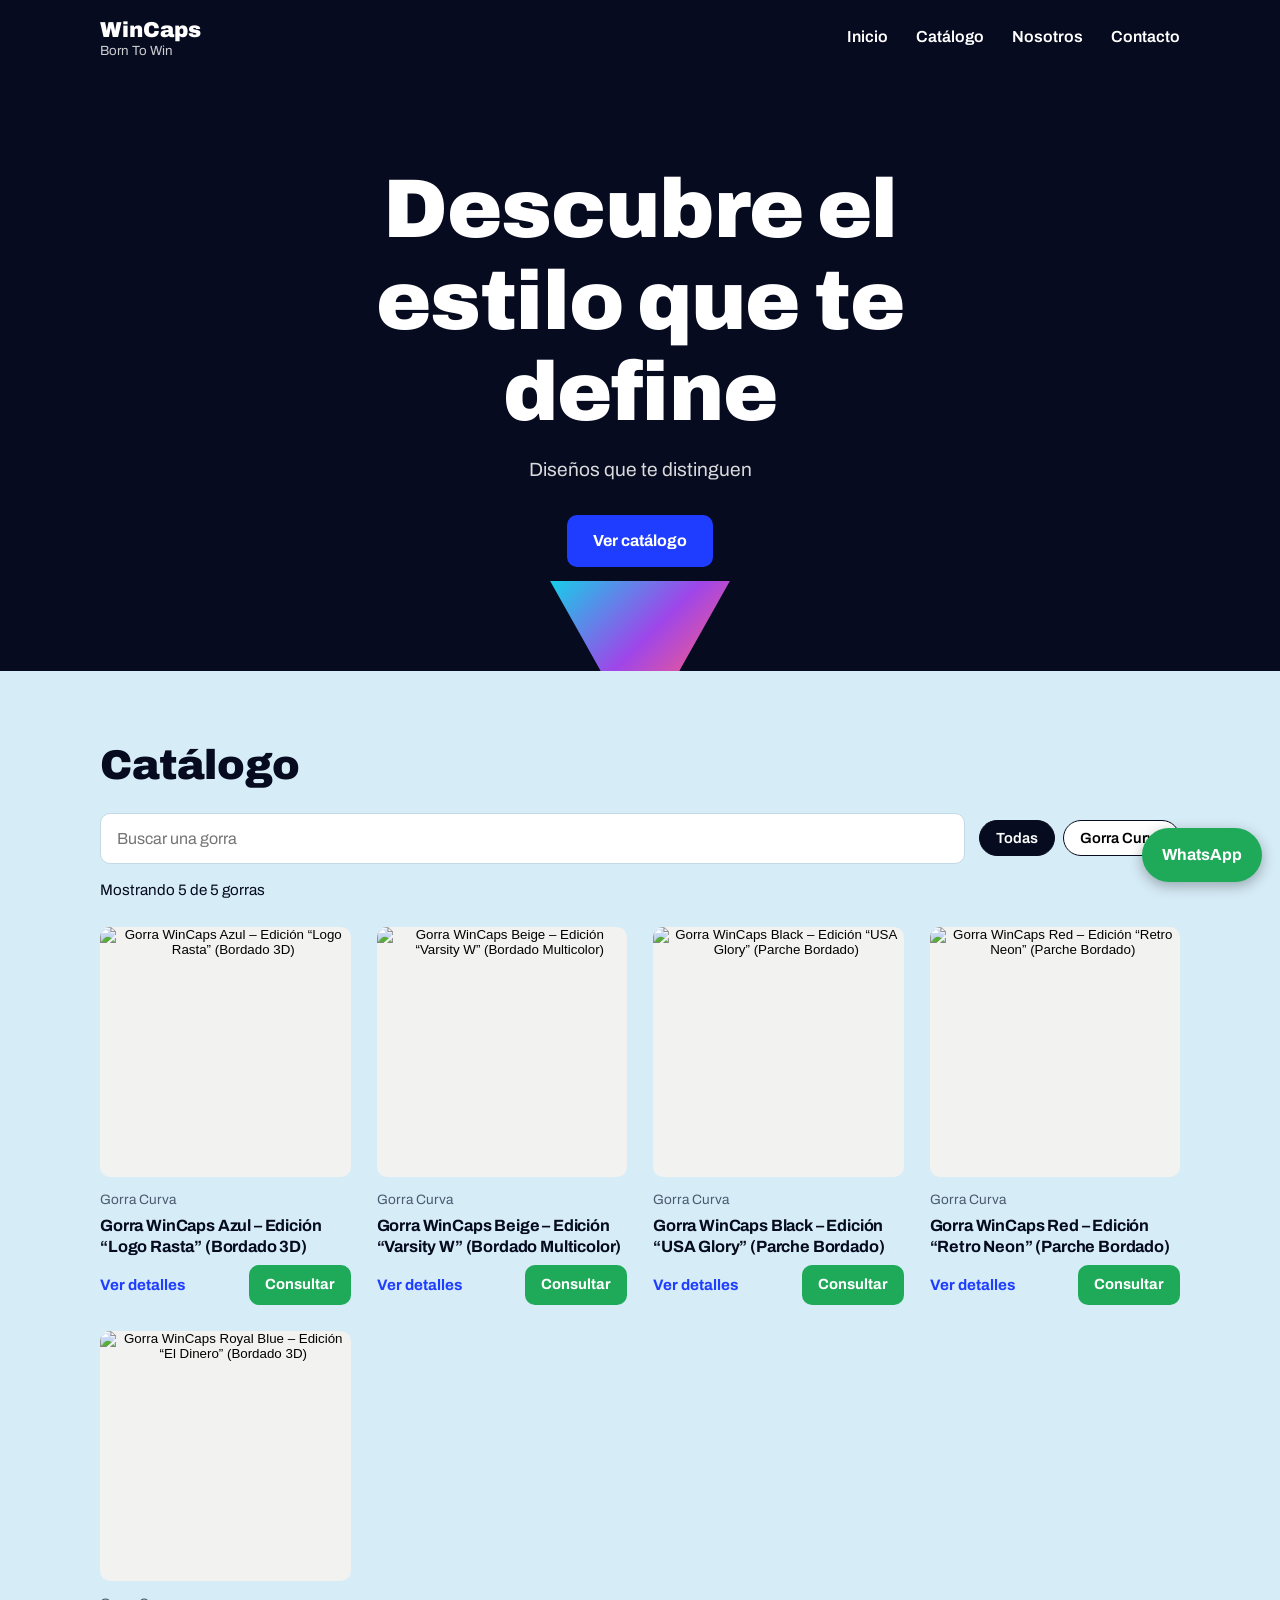
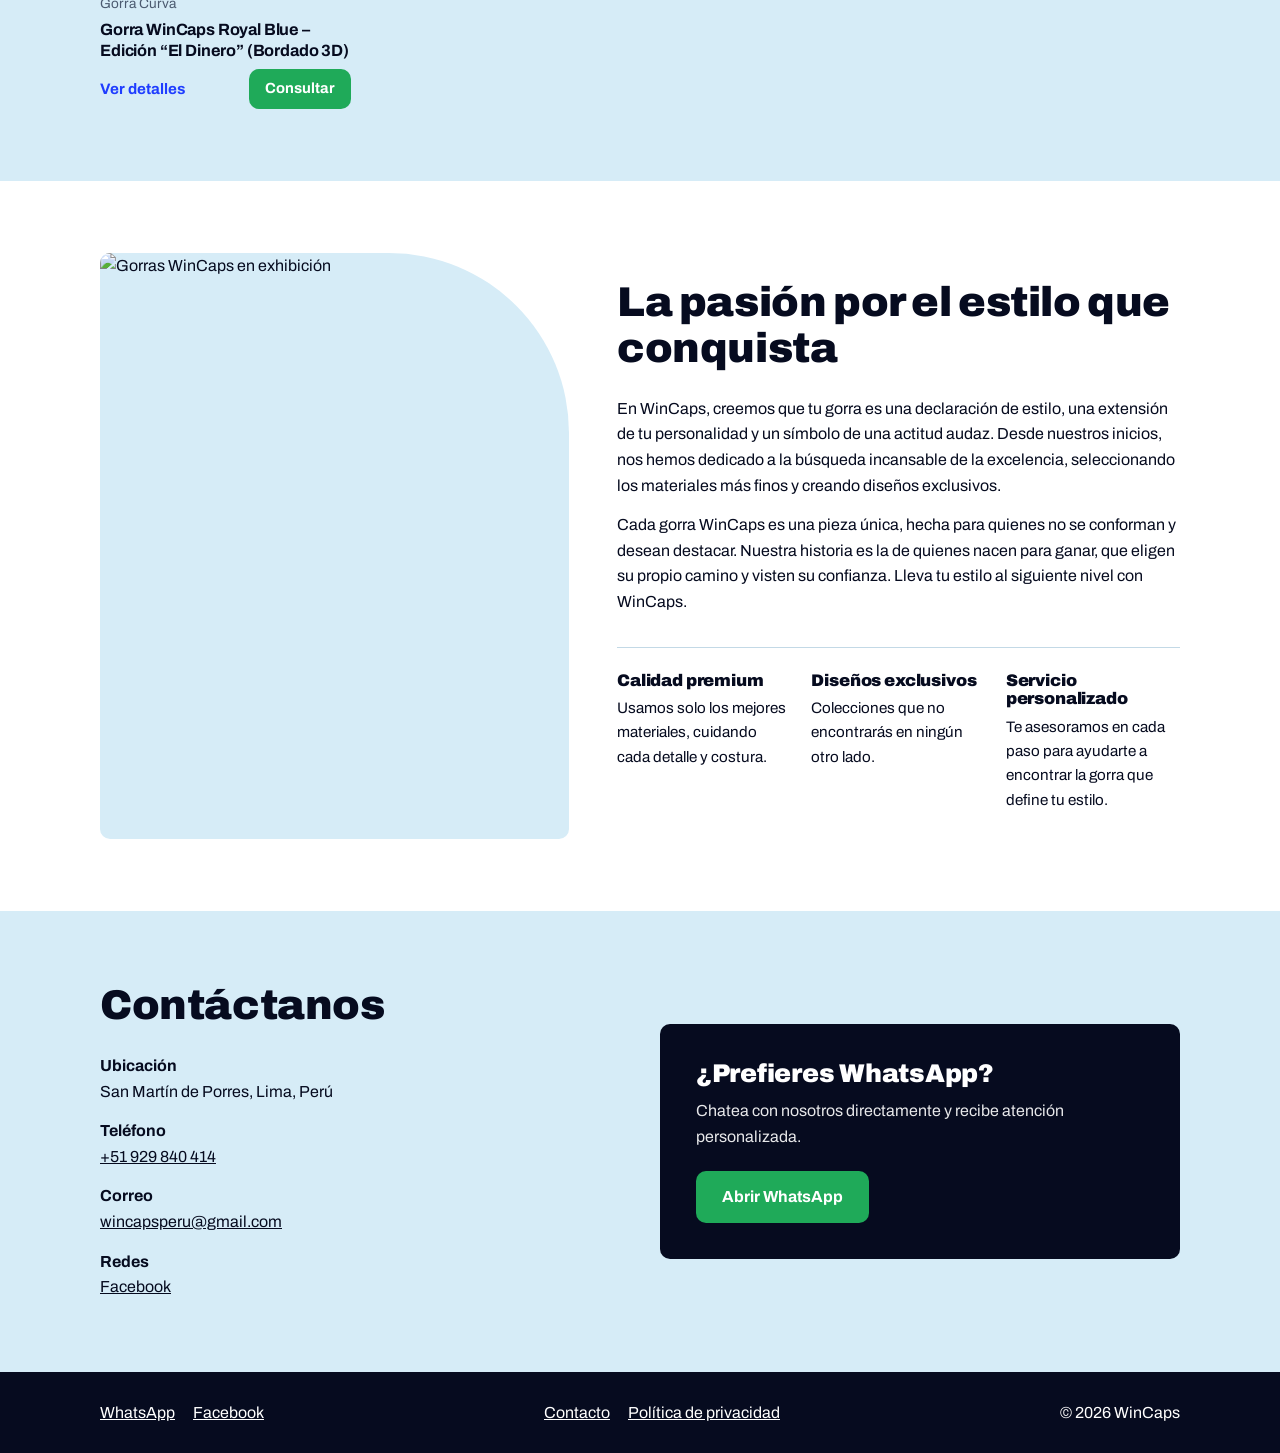
==== index.html @ b9e69144 "Add files via upload" ====
<!DOCTYPE html>
<html lang="es">
<head>
<meta charset="utf-8">
<meta name="viewport" content="width=device-width,initial-scale=1">
<title>WinCaps – Born To Win | Catálogo de gorras en Lima</title>
<meta name="description" content="Catálogo de gorras WinCaps: diseños exclusivos con bordado 3D. San Martín de Porres, Lima, Perú. Consulta por WhatsApp.">
<link rel="icon" href="img/logo.png">
<link rel="preconnect" href="https://fonts.googleapis.com">
<link rel="preconnect" href="https://fonts.gstatic.com" crossorigin>
<link rel="stylesheet" href="https://fonts.googleapis.com/css2?family=Archivo:wght@400;600;700;900&display=swap">
<link rel="stylesheet" href="css/styles.css">
</head>
<body>
<header class="top">
  <div class="wrap bar">
    <a class="brand" href="#inicio">
      <img src="img/logo.png" alt="" width="52" height="52" onerror="this.style.display='none'">
      <span><b>WinCaps</b><small>Born To Win</small></span>
    </a>
    <button class="burger" aria-label="Abrir menú" aria-expanded="false">☰</button>
    <nav id="nav">
      <a href="#inicio">Inicio</a><a href="#catalogo">Catálogo</a><a href="#nosotros">Nosotros</a><a href="#contacto">Contacto</a>
    </nav>
  </div>
</header>

<main>
  <section id="inicio" class="hero">
    <h1>Descubre el estilo que te define</h1>
    <p>Diseños que te distinguen</p>
    <a class="btn" href="#catalogo">Ver catálogo</a>
  </section>

  <section id="catalogo" class="sec alt">
    <div class="wrap">
      <h2>Catálogo</h2>
      <div class="tools">
        <input id="q" type="search" placeholder="Buscar una gorra" aria-label="Buscar una gorra">
        <div id="chips"></div>
      </div>
      <p id="count" aria-live="polite"></p>
      <div id="grid" class="grid"></div>
    </div>
  </section>

  <section id="nosotros" class="sec">
    <div class="wrap about">
      <img src="img/nosotros.jpg" alt="Gorras WinCaps en exhibición" loading="lazy">
      <div>
        <h2>La pasión por el estilo que conquista</h2>
        <p>En WinCaps, creemos que tu gorra es una declaración de estilo, una extensión de tu personalidad y un símbolo de una actitud audaz. Desde nuestros inicios, nos hemos dedicado a la búsqueda incansable de la excelencia, seleccionando los materiales más finos y creando diseños exclusivos.</p>
        <p>Cada gorra WinCaps es una pieza única, hecha para quienes no se conforman y desean destacar. Nuestra historia es la de quienes nacen para ganar, que eligen su propio camino y visten su confianza. Lleva tu estilo al siguiente nivel con WinCaps.</p>
        <div class="vals">
          <div><h3>Calidad premium</h3><p>Usamos solo los mejores materiales, cuidando cada detalle y costura.</p></div>
          <div><h3>Diseños exclusivos</h3><p>Colecciones que no encontrarás en ningún otro lado.</p></div>
          <div><h3>Servicio personalizado</h3><p>Te asesoramos en cada paso para ayudarte a encontrar la gorra que define tu estilo.</p></div>
        </div>
      </div>
    </div>
  </section>

  <section id="contacto" class="sec alt">
    <div class="wrap contact">
      <div>
        <h2>Contáctanos</h2>
        <dl>
          <div><dt>Ubicación</dt><dd>San Martín de Porres, Lima, Perú</dd></div>
          <div><dt>Teléfono</dt><dd><a href="tel:+51929840414">+51 929 840 414</a></dd></div>
          <div><dt>Correo</dt><dd><a data-mail href="#"></a></dd></div>
          <div><dt>Redes</dt><dd><a data-fb target="_blank" rel="noopener" href="#">Facebook</a></dd></div>
        </dl>
      </div>
      <div class="cta">
        <h3>¿Prefieres WhatsApp?</h3>
        <p>Chatea con nosotros directamente y recibe atención personalizada.</p>
        <a class="btn wa" data-wa target="_blank" rel="noopener" href="#">Abrir WhatsApp</a>
      </div>
    </div>
  </section>
</main>

<footer>
  <div class="wrap">
    <div><a data-wa target="_blank" rel="noopener" href="#">WhatsApp</a><a data-fb target="_blank" rel="noopener" href="#">Facebook</a></div>
    <div><a href="#contacto">Contacto</a><a href="privacidad.html" target="_blank" rel="noopener">Política de privacidad</a></div>
    <div>© <span id="year"></span> WinCaps</div>
  </div>
</footer>

<a class="float" data-wa target="_blank" rel="noopener" href="#" aria-label="Escríbenos por WhatsApp">WhatsApp</a>

<dialog id="modal" aria-label="Detalle de la gorra">
  <button class="close" aria-label="Cerrar">×</button>
  <div id="modal-body"></div>
</dialog>

<script src="js/productos.js"></script>
<script src="js/app.js"></script>
</body>
</html>
---- css/styles.css ----
:root{--ink:#060b1f;--royal:#1f3dff;--sky:#d6ecf7;--line:#c3d9e6;--wa:#1faa59;--holo:linear-gradient(135deg,#19e3ff,#b04cff 45%,#ff5fa8 70%,#9dff5c);--r:10px}
*{box-sizing:border-box;margin:0}
html{scroll-behavior:smooth;scroll-padding-top:84px}
body{font:400 1rem/1.6 Archivo,system-ui,-apple-system,"Segoe UI",sans-serif;color:var(--ink);background:#fff}
img{max-width:100%;display:block}
a{color:inherit}
:focus-visible{outline:3px solid var(--royal);outline-offset:2px}
.wrap{max-width:1120px;margin:0 auto;padding:0 20px}
h1,h2,h3{line-height:1.1;font-weight:900;letter-spacing:-.01em}
h2{font-size:clamp(1.8rem,4vw,2.6rem);margin-bottom:24px}

/* Cabecera */
.top{position:sticky;top:0;z-index:20;background:var(--ink);color:#fff}
.bar{display:flex;align-items:center;justify-content:space-between;min-height:76px}
.brand{display:flex;align-items:center;gap:12px;text-decoration:none}
.brand img{width:52px;height:52px;border-radius:50%}
.brand span{display:flex;flex-direction:column;line-height:1.15}
.brand b{font-size:1.35rem;font-weight:900}.brand small{opacity:.8}
nav{display:flex;gap:28px}
nav a{text-decoration:none;font-weight:600;padding:6px 0;border-bottom:2px solid transparent}
nav a:hover{border-color:var(--royal)}
.burger{display:none;background:none;border:0;color:#fff;font-size:1.7rem;cursor:pointer}

/* Botones */
.btn{display:inline-block;background:var(--royal);color:#fff;text-decoration:none;font-weight:700;padding:13px 26px;border-radius:var(--r);border:0;cursor:pointer;font-size:1rem}
.btn:hover{filter:brightness(1.1)}
.btn.wa{background:var(--wa)}.btn.sm{padding:8px 16px;font-size:.92rem}
.link{background:none;border:0;color:var(--royal);font:700 .95rem Archivo,sans-serif;cursor:pointer;padding:8px 0}

/* Inicio: el sticker holográfico de la visera como firma visual */
.hero{background:var(--ink);color:#fff;text-align:center;padding:88px 20px 104px;position:relative;overflow:hidden}
.hero::after{content:"";position:absolute;left:50%;bottom:-70px;width:180px;height:160px;transform:translateX(-50%);background:var(--holo);clip-path:polygon(0 0,100% 0,50% 100%);opacity:.9}
.hero h1{font-size:clamp(2.4rem,8vw,5.2rem);max-width:12ch;margin:0 auto 16px}
.hero p{font-size:1.2rem;opacity:.85;margin-bottom:30px}

/* Secciones */
.sec{padding:72px 0}.alt{background:var(--sky)}
.tools{display:flex;flex-wrap:wrap;gap:14px;align-items:center;margin-bottom:14px}
#q{flex:1 1 240px;padding:12px 16px;border:1px solid var(--line);border-radius:var(--r);font:inherit;background:#fff}
#chips{display:flex;gap:8px;flex-wrap:wrap}
.chip{padding:9px 16px;border-radius:99px;border:1px solid var(--ink);background:#fff;font:600 .92rem Archivo,sans-serif;cursor:pointer}
.chip[aria-pressed=true]{background:var(--ink);color:#fff}
#count{margin-bottom:24px;font-size:.95rem}

/* Catálogo */
.grid{display:grid;grid-template-columns:repeat(auto-fill,minmax(230px,1fr));gap:26px}
.card-img{display:block;width:100%;padding:0;border:0;background:#f2f2f0;border-radius:var(--r);overflow:hidden;cursor:pointer;aspect-ratio:1}
.card-img img{width:100%;height:100%;object-fit:cover;transition:transform .3s}
.card-img:hover img{transform:scale(1.04)}
.card .cat,.cat{color:#4b5a70;font-size:.85rem;margin-top:12px}
.card h3{font-size:1.02rem;font-weight:700;line-height:1.3;margin:4px 0 8px}
.price{font-weight:900;font-size:1.15rem;margin-bottom:8px}
.row{display:flex;justify-content:space-between;align-items:center;gap:10px}

/* Nosotros */
.about{display:grid;grid-template-columns:1fr 1.2fr;gap:48px;align-items:center}
.about>img{border-radius:var(--r) 180px var(--r) var(--r);width:100%;aspect-ratio:4/5;object-fit:cover;background:var(--sky)}
.about p+p{margin-top:14px}
.vals{display:grid;grid-template-columns:repeat(3,1fr);gap:20px;margin-top:32px;padding-top:24px;border-top:1px solid var(--line)}
.vals h3{font-size:1.05rem;margin-bottom:6px}.vals p{font-size:.95rem}

/* Contacto */
.contact{display:grid;grid-template-columns:1fr 1fr;gap:40px;align-items:center}
.contact dl{display:grid;gap:14px}.contact dt{font-weight:700}
.cta{background:var(--ink);color:#fff;padding:36px;border-radius:var(--r)}
.cta h3{font-size:1.6rem;margin-bottom:10px}.cta p{margin-bottom:22px;opacity:.9}

footer{background:var(--ink);color:#fff;padding:28px 0}
footer .wrap{display:flex;flex-wrap:wrap;justify-content:space-between;gap:14px}
footer a{margin-right:18px}

/* Ventana de detalle */
dialog{border:0;border-radius:var(--r);padding:0;width:min(880px,94vw);max-height:92vh}
dialog::backdrop{background:rgba(6,11,31,.7)}
.close{position:absolute;right:12px;top:8px;background:#fff;border:0;font-size:2rem;cursor:pointer;line-height:1;border-radius:50%;width:40px;height:40px}
#modal-body{display:grid;grid-template-columns:1fr 1fr;gap:28px;padding:28px}
#modal-body img{border-radius:var(--r);background:#f2f2f0;width:100%}
#modal-body h3{font-size:1.5rem;margin:4px 0 12px}
#modal-body ul{margin:14px 0 20px 18px;font-size:.93rem}#modal-body li{margin-bottom:4px}
#modal-body p{margin-bottom:8px}

/* Botón flotante */
.float{position:fixed;right:18px;bottom:18px;z-index:15;background:var(--wa);color:#fff;text-decoration:none;font-weight:700;padding:14px 20px;border-radius:99px;box-shadow:0 4px 14px rgba(0,0,0,.3)}

/* Texto legal */
.legal{max-width:760px;padding:56px 20px}.legal h1{font-size:2.2rem;margin-bottom:20px}.legal h2{font-size:1.3rem;margin:28px 0 8px}

@media(max-width:760px){
  .burger{display:block}
  nav{display:none;position:absolute;top:76px;left:0;right:0;background:var(--ink);flex-direction:column;gap:0;padding:8px 20px 16px}
  nav.open{display:flex}nav a{padding:12px 0}
  .about,.contact,#modal-body{grid-template-columns:1fr}.vals{grid-template-columns:1fr}
  .hero{padding:64px 20px 96px}.sec{padding:52px 0}
}
@media(prefers-reduced-motion:reduce){*{transition:none!important;scroll-behavior:auto!important}}
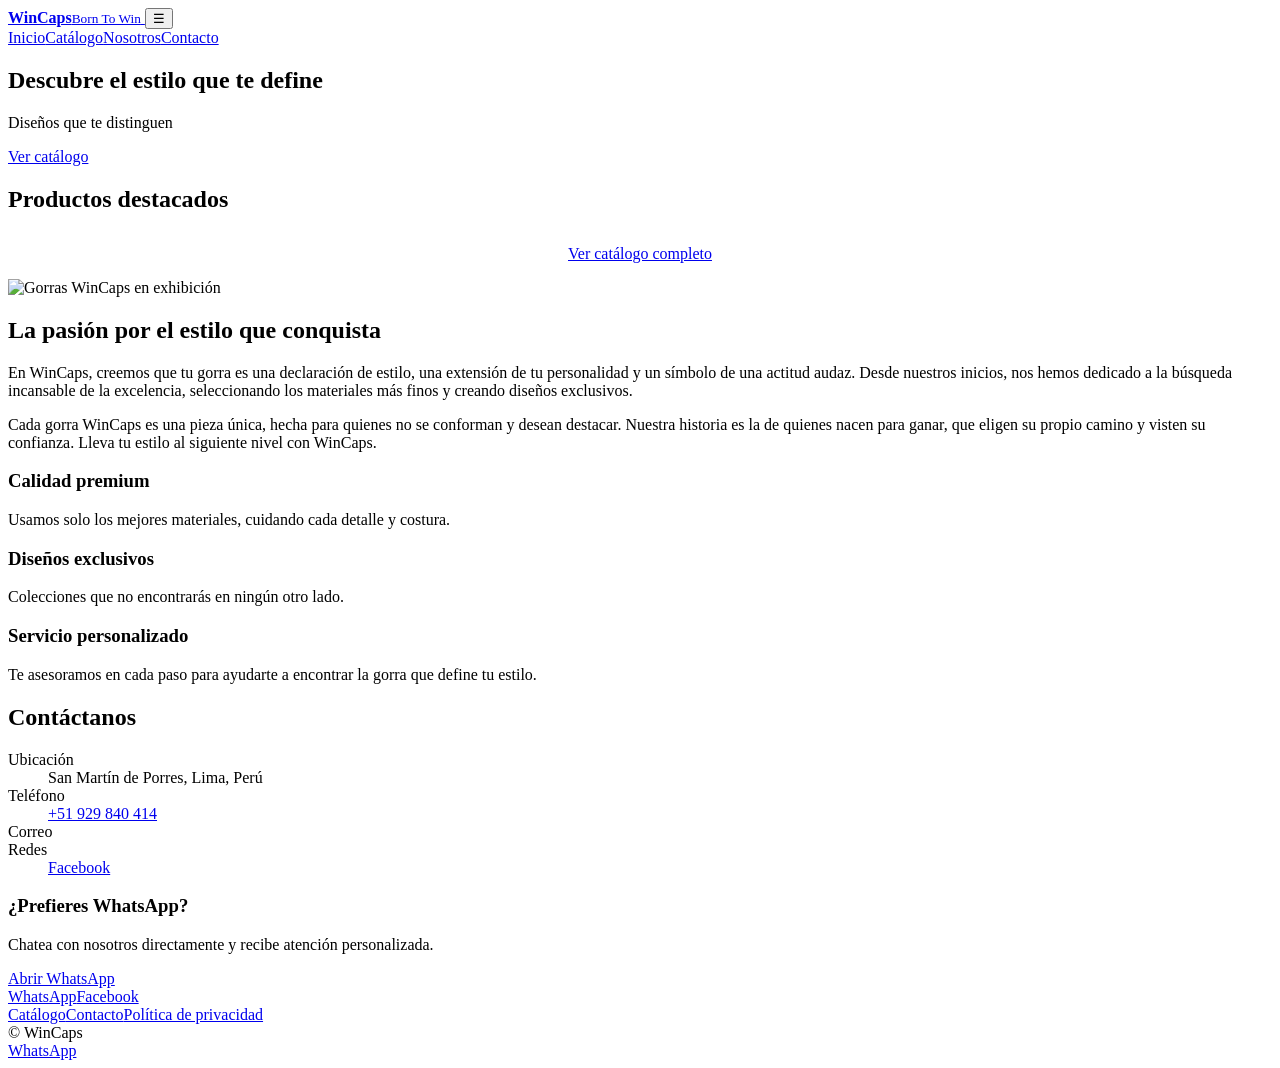
==== commit b4962e80: "Add files via upload" ====
--- a/index.html
+++ b/index.html
@@ -3,8 +3,8 @@
 <head>
 <meta charset="utf-8">
 <meta name="viewport" content="width=device-width,initial-scale=1">
-<title>WinCaps – Born To Win | Catálogo de gorras en Lima</title>
-<meta name="description" content="Catálogo de gorras WinCaps: diseños exclusivos con bordado 3D. San Martín de Porres, Lima, Perú. Consulta por WhatsApp.">
+<title>WinCaps – Born To Win | Gorras en Lima</title>
+<meta name="description" content="Gorras WinCaps: diseños exclusivos con bordado 3D. San Martín de Porres, Lima, Perú. Consulta por WhatsApp.">
 <link rel="icon" href="img/logo.png">
 <link rel="preconnect" href="https://fonts.googleapis.com">
 <link rel="preconnect" href="https://fonts.gstatic.com" crossorigin>
@@ -14,13 +14,13 @@
 <body>
 <header class="top">
   <div class="wrap bar">
-    <a class="brand" href="#inicio">
+    <a class="brand" href="index.html">
       <img src="img/logo.png" alt="" width="52" height="52" onerror="this.style.display='none'">
       <span><b>WinCaps</b><small>Born To Win</small></span>
     </a>
     <button class="burger" aria-label="Abrir menú" aria-expanded="false">☰</button>
     <nav id="nav">
-      <a href="#inicio">Inicio</a><a href="#catalogo">Catálogo</a><a href="#nosotros">Nosotros</a><a href="#contacto">Contacto</a>
+      <a href="index.html">Inicio</a><a href="catalogo.html">Catálogo</a><a href="#nosotros">Nosotros</a><a href="#contacto">Contacto</a>
     </nav>
   </div>
 </header>
@@ -29,18 +29,16 @@
   <section id="inicio" class="hero">
     <h1>Descubre el estilo que te define</h1>
     <p>Diseños que te distinguen</p>
-    <a class="btn" href="#catalogo">Ver catálogo</a>
+    <a class="btn" href="catalogo.html">Ver catálogo</a>
   </section>
 
-  <section id="catalogo" class="sec alt">
+  <section class="sec alt">
     <div class="wrap">
-      <h2>Catálogo</h2>
-      <div class="tools">
-        <input id="q" type="search" placeholder="Buscar una gorra" aria-label="Buscar una gorra">
-        <div id="chips"></div>
-      </div>
-      <p id="count" aria-live="polite"></p>
-      <div id="grid" class="grid"></div>
+      <h2>Productos destacados</h2>
+      <div id="destacados" class="grid"></div>
+      <p style="margin-top:32px;text-align:center">
+        <a class="btn" href="catalogo.html">Ver catálogo completo</a>
+      </p>
     </div>
   </section>
 
@@ -83,7 +81,7 @@
 <footer>
   <div class="wrap">
     <div><a data-wa target="_blank" rel="noopener" href="#">WhatsApp</a><a data-fb target="_blank" rel="noopener" href="#">Facebook</a></div>
-    <div><a href="#contacto">Contacto</a><a href="privacidad.html" target="_blank" rel="noopener">Política de privacidad</a></div>
+    <div><a href="catalogo.html">Catálogo</a><a href="#contacto">Contacto</a><a href="privacidad.html" target="_blank" rel="noopener">Política de privacidad</a></div>
     <div>© <span id="year"></span> WinCaps</div>
   </div>
 </footer>
@@ -96,6 +94,7 @@
 </dialog>
 
 <script src="js/productos.js"></script>
-<script src="js/app.js"></script>
+<script src="js/common.js"></script>
+<script src="js/home.js"></script>
 </body>
 </html>
